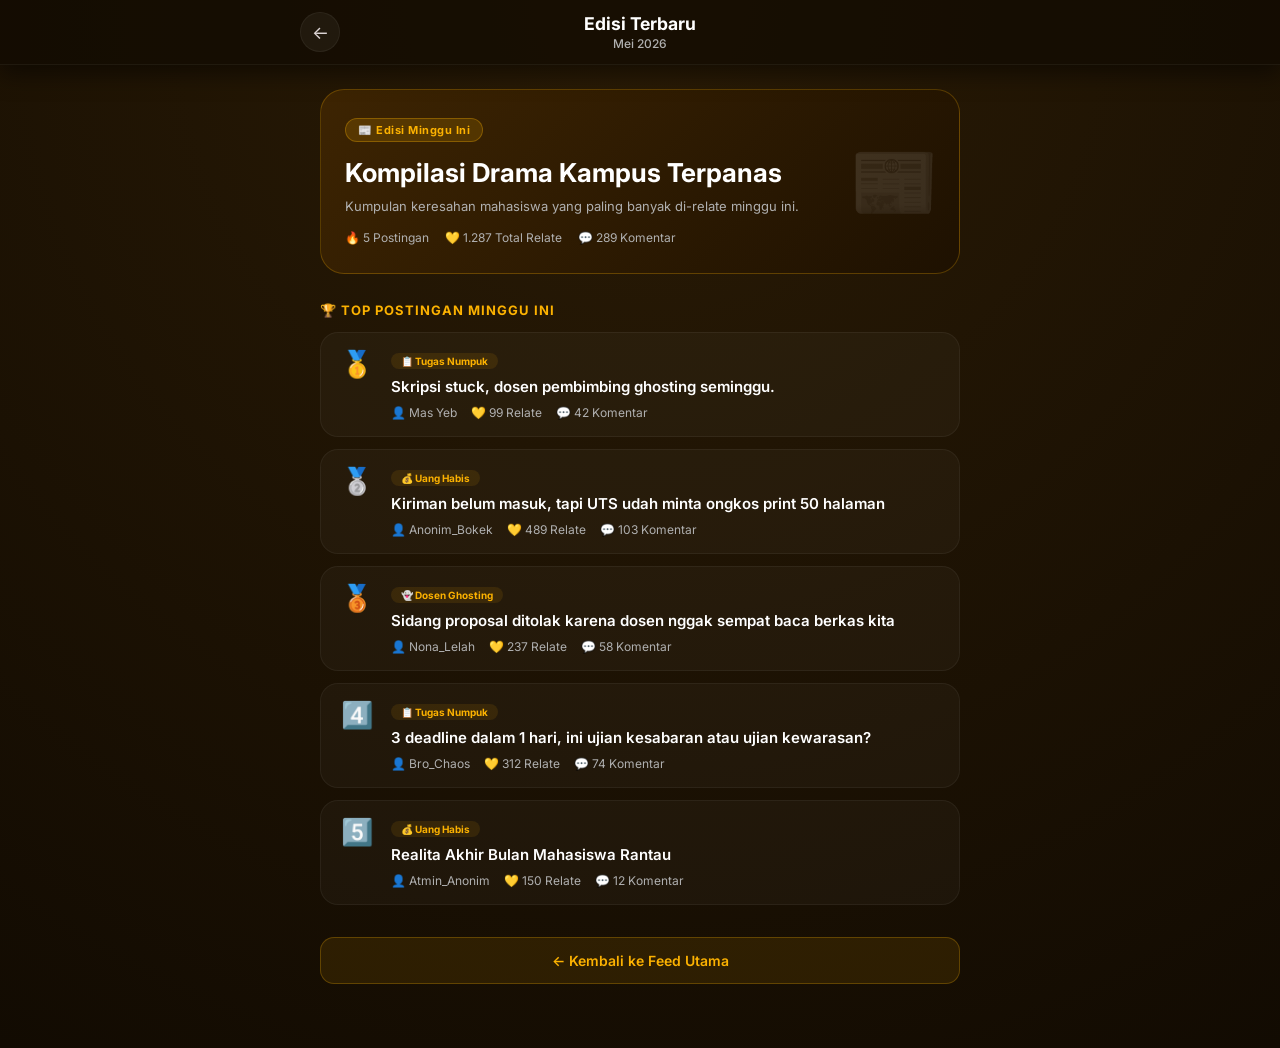
==== edisi.html @ 6e24934f "Update edisi.html" ====
<!DOCTYPE html>
<html lang="id">

<head>
    <meta charset="UTF-8">
    <meta name="viewport" content="width=device-width, initial-scale=1.0">
    <title>KKN. — Edisi Terbaru</title>
    <link rel="preconnect" href="https://fonts.googleapis.com">
    <link rel="preconnect" href="https://fonts.gstatic.com" crossorigin>
    <link href="https://fonts.googleapis.com/css2?family=ADLaM+Display&family=Inter:wght@400;500;600;700&display=swap"
        rel="stylesheet">
    <style>
        :root {
            --warna-latar: #120b02;
            --warna-kuning: #fcb201;
            --warna-abu: #b0b0b0;
            --border-kaca: 1px solid rgba(255, 255, 255, 0.05);
            --font-judul: 'ADLaM Display', cursive;
            --font-teks: 'Inter', sans-serif;
        }

        * { margin: 0; padding: 0; box-sizing: border-box; }

        body {
            font-family: var(--font-teks);
            background: radial-gradient(circle at 50% 0%, #2a1b05 0%, #120b02 100%);
            color: white;
            min-height: 100vh;
            padding-bottom: 40px;
            /* Animasi masuk */
            opacity: 0;
            transform: translateY(16px);
            animation: pageEnter 0.4s ease 0.05s forwards;
        }

        @keyframes pageEnter {
            to { opacity: 1; transform: translateY(0); }
        }

        /* ── Header Kaca Premium ── */
        .page-header {
            position: sticky;
            top: 0;
            z-index: 100;
            background: rgba(18, 11, 2, 0.75);
            backdrop-filter: blur(25px);
            -webkit-backdrop-filter: blur(25px);
            border-bottom: 1px solid rgba(255, 255, 255, 0.05);
            box-shadow: 0 8px 25px rgba(0, 0, 0, 0.5);
            padding: 12px 20px;
            display: flex;
            justify-content: center;
            width: 100%;
        }

        .header-inner {
            width: 100%;
            max-width: 680px;
            display: flex;
            align-items: center;
            justify-content: space-between;
        }

        .btn-back {
            background: rgba(255, 255, 255, 0.05);
            border: 1px solid rgba(255, 255, 255, 0.05);
            color: var(--warna-putih, #dcd4d4);
            width: 40px;
            height: 40px;
            border-radius: 50%;
            display: flex;
            align-items: center;
            justify-content: center;
            cursor: pointer;
            font-size: 18px;
            transition: all 0.3s cubic-bezier(0.4, 0, 0.2, 1);
            text-decoration: none;
            flex-shrink: 0;
        }

        .btn-back:hover { 
            background: rgba(252, 178, 1, 0.15); 
            border-color: rgba(252, 178, 1, 0.3);
            color: var(--warna-kuning);
            transform: translateX(-3px); 
        }
        
        .header-title-wrapper {
            flex: 1;
            display: flex;
            flex-direction: column;
            align-items: center;
            text-align: center;
        }

        .header-title { 
            font-family: var(--font-teks); 
            font-size: 1.1rem; 
            font-weight: 700; 
            color: white; 
            line-height: 1.2; 
        }
        
        .header-subtitle { 
            font-size: 0.75rem; 
            color: var(--warna-abu); 
            margin-top: 2px; 
            font-weight: 500;
        }

        /* Penyeimbang ukuran agar judul tepat di tengah */
        .header-spacer {
            width: 40px;
            height: 40px;
            flex-shrink: 0;
        }

        /* ── Container ── */
        .container {
            max-width: 680px;
            margin: 0 auto;
            padding: 24px 20px;
        }

        /* ── Hero Banner ── */
        .hero {
            background: linear-gradient(135deg, #3d2402 0%, #1e1101 100%);
            border: 1px solid rgba(252, 178, 1, 0.25);
            border-radius: 24px;
            padding: 28px 24px;
            margin-bottom: 28px;
            position: relative;
            overflow: hidden;
        }
        .hero::before {
            content: '📰';
            position: absolute;
            right: 20px;
            top: 50%;
            transform: translateY(-50%);
            font-size: 72px;
            opacity: 0.12;
        }
        .hero-badge {
            display: inline-flex;
            align-items: center;
            gap: 6px;
            background: rgba(252, 178, 1, 0.15);
            color: var(--warna-kuning);
            border: 1px solid rgba(252, 178, 1, 0.3);
            border-radius: 50px;
            padding: 4px 12px;
            font-size: 11px;
            font-weight: 700;
            letter-spacing: 0.5px;
            margin-bottom: 14px;
        }
        .hero h1 {
            font-size: 26px;
            font-weight: 700;
            line-height: 1.3;
            margin-bottom: 8px;
        }
        .hero p { font-size: 13px; color: var(--warna-abu); }
        .hero-meta {
            margin-top: 16px;
            display: flex;
            gap: 16px;
            font-size: 12px;
            color: var(--warna-abu);
        }
        .hero-meta span { display: flex; align-items: center; gap: 5px; }

        /* ── Section Title ── */
        .section-title {
            font-size: 13px;
            font-weight: 700;
            color: var(--warna-kuning);
            letter-spacing: 1px;
            text-transform: uppercase;
            margin-bottom: 14px;
        }

        /* ── Kartu Edisi ── */
        .edisi-list { display: flex; flex-direction: column; gap: 12px; margin-bottom: 32px; }

        .edisi-card {
            display: flex;
            align-items: flex-start;
            gap: 16px;
            background: rgba(255, 255, 255, 0.03);
            border: var(--border-kaca);
            border-radius: 18px;
            padding: 16px 18px;
            cursor: pointer;
            transition: background 0.25s, border-color 0.25s, transform 0.2s;
            text-decoration: none;
            color: inherit;
            /* Animasi masuk bertahap per kartu */
            opacity: 0;
            transform: translateY(12px);
            animation: cardEnter 0.4s ease forwards;
        }
        .edisi-card:hover {
            background: rgba(252, 178, 1, 0.06);
            border-color: rgba(252, 178, 1, 0.25);
            transform: translateY(-1px);
        }

        .edisi-card:nth-child(1) { animation-delay: 0.10s; }
        .edisi-card:nth-child(2) { animation-delay: 0.17s; }
        .edisi-card:nth-child(3) { animation-delay: 0.24s; }
        .edisi-card:nth-child(4) { animation-delay: 0.31s; }
        .edisi-card:nth-child(5) { animation-delay: 0.38s; }

        @keyframes cardEnter {
            to { opacity: 1; transform: translateY(0); }
        }

        .rank-badge {
            font-size: 26px;
            line-height: 1;
            flex-shrink: 0;
            width: 36px;
            text-align: center;
            margin-top: 2px;
        }

        .card-body { flex: 1; min-width: 0; }
        .card-kategori {
            font-size: 10px;
            font-weight: 700;
            color: var(--warna-kuning);
            background: rgba(252, 178, 1, 0.1);
            border-radius: 50px;
            padding: 2px 10px;
            display: inline-block;
            margin-bottom: 7px;
        }
        .card-title {
            font-size: 15px;
            font-weight: 600;
            line-height: 1.4;
            margin-bottom: 8px;
            color: white;
        }
        .card-meta {
            display: flex;
            align-items: center;
            gap: 14px;
            font-size: 12px;
            color: var(--warna-abu);
        }
        .card-stat { display: flex; align-items: center; gap: 4px; }

        /* ── Tombol kembali bawah ── */
        .btn-kembali {
            display: flex;
            align-items: center;
            justify-content: center;
            gap: 8px;
            width: 100%;
            background: rgba(252, 178, 1, 0.1);
            border: 1px solid rgba(252, 178, 1, 0.25);
            color: var(--warna-kuning);
            font-family: var(--font-teks);
            font-size: 14px;
            font-weight: 600;
            padding: 14px;
            border-radius: 14px;
            cursor: pointer;
            transition: background 0.25s, transform 0.2s;
            text-decoration: none;
            opacity: 0;
            animation: cardEnter 0.4s ease 0.45s forwards;
        }
        .btn-kembali:hover { background: rgba(252, 178, 1, 0.18); transform: translateY(-1px); }
    </style>
</head>

<body>

    <!-- Header sticky dengan tombol kembali -->
    <header class="page-header">
        <div class="header-inner">
            <a href="feed.html" class="btn-back" id="btn-back" aria-label="Kembali ke Feed">←</a>
            <div class="header-title-wrapper">
                <div class="header-title">Edisi Terbaru</div>
                <div class="header-subtitle">Mei 2026</div>
            </div>
            <!-- div kosong ini untuk menyeimbangkan tombol back, agar teks tetap persis di tengah -->
            <div class="header-spacer"></div>
        </div>
    </header>

    <div class="container">

        <!-- Hero -->
        <section class="hero">
            <div class="hero-badge">📰 Edisi Minggu Ini</div>
            <h1>Kompilasi Drama Kampus Terpanas</h1>
            <p>Kumpulan keresahan mahasiswa yang paling banyak di-relate minggu ini.</p>
            <div class="hero-meta">
                <span>🔥 5 Postingan</span>
                <span>💛 1.287 Total Relate</span>
                <span>💬 289 Komentar</span>
            </div>
        </section>

        <!-- Daftar edisi -->
        <div class="section-title">🏆 Top Postingan Minggu Ini</div>

        <div class="edisi-list">

            <a href="feed.html" class="edisi-card">
                <div class="rank-badge">🥇</div>
                <div class="card-body">
                    <div class="card-kategori">📋 Tugas Numpuk</div>
                    <div class="card-title">Skripsi stuck, dosen pembimbing ghosting seminggu.</div>
                    <div class="card-meta">
                        <span class="card-stat">👤 Mas Yeb</span>
                        <span class="card-stat">💛 99 Relate</span>
                        <span class="card-stat">💬 42 Komentar</span>
                    </div>
                </div>
            </a>

            <a href="feed.html" class="edisi-card">
                <div class="rank-badge">🥈</div>
                <div class="card-body">
                    <div class="card-kategori">💰 Uang Habis</div>
                    <div class="card-title">Kiriman belum masuk, tapi UTS udah minta ongkos print 50 halaman</div>
                    <div class="card-meta">
                        <span class="card-stat">👤 Anonim_Bokek</span>
                        <span class="card-stat">💛 489 Relate</span>
                        <span class="card-stat">💬 103 Komentar</span>
                    </div>
                </div>
            </a>

            <a href="feed.html" class="edisi-card">
                <div class="rank-badge">🥉</div>
                <div class="card-body">
                    <div class="card-kategori">👻 Dosen Ghosting</div>
                    <div class="card-title">Sidang proposal ditolak karena dosen nggak sempat baca berkas kita</div>
                    <div class="card-meta">
                        <span class="card-stat">👤 Nona_Lelah</span>
                        <span class="card-stat">💛 237 Relate</span>
                        <span class="card-stat">💬 58 Komentar</span>
                    </div>
                </div>
            </a>

            <a href="feed.html" class="edisi-card">
                <div class="rank-badge">4️⃣</div>
                <div class="card-body">
                    <div class="card-kategori">📋 Tugas Numpuk</div>
                    <div class="card-title">3 deadline dalam 1 hari, ini ujian kesabaran atau ujian kewarasan?</div>
                    <div class="card-meta">
                        <span class="card-stat">👤 Bro_Chaos</span>
                        <span class="card-stat">💛 312 Relate</span>
                        <span class="card-stat">💬 74 Komentar</span>
                    </div>
                </div>
            </a>

            <a href="feed.html" class="edisi-card">
                <div class="rank-badge">5️⃣</div>
                <div class="card-body">
                    <div class="card-kategori">💰 Uang Habis</div>
                    <div class="card-title">Realita Akhir Bulan Mahasiswa Rantau</div>
                    <div class="card-meta">
                        <span class="card-stat">👤 Atmin_Anonim</span>
                        <span class="card-stat">💛 150 Relate</span>
                        <span class="card-stat">💬 12 Komentar</span>
                    </div>
                </div>
            </a>

        </div>

        <!-- Kembali ke feed -->
        <a href="feed.html" class="btn-kembali" id="btn-kembali-bawah">← Kembali ke Feed Utama</a>

    </div>

    <script>
        /* Animasi keluar saat klik link kembali */
        function pageExit(e) {
            e.preventDefault();
            document.body.style.transition = 'opacity 0.3s ease, transform 0.3s ease';
            document.body.style.opacity = '0';
            document.body.style.transform = 'translateY(12px)';
            setTimeout(() => { window.location.href = 'feed.html'; }, 300);
        }

        document.getElementById('btn-back').addEventListener('click', pageExit);
        document.getElementById('btn-kembali-bawah').addEventListener('click', pageExit);

        /* Kartu edisi → kembali ke feed juga dengan animasi */
        document.querySelectorAll('.edisi-card').forEach(card => {
            card.addEventListener('click', pageExit);
        });
    </script>

</body>
</html>
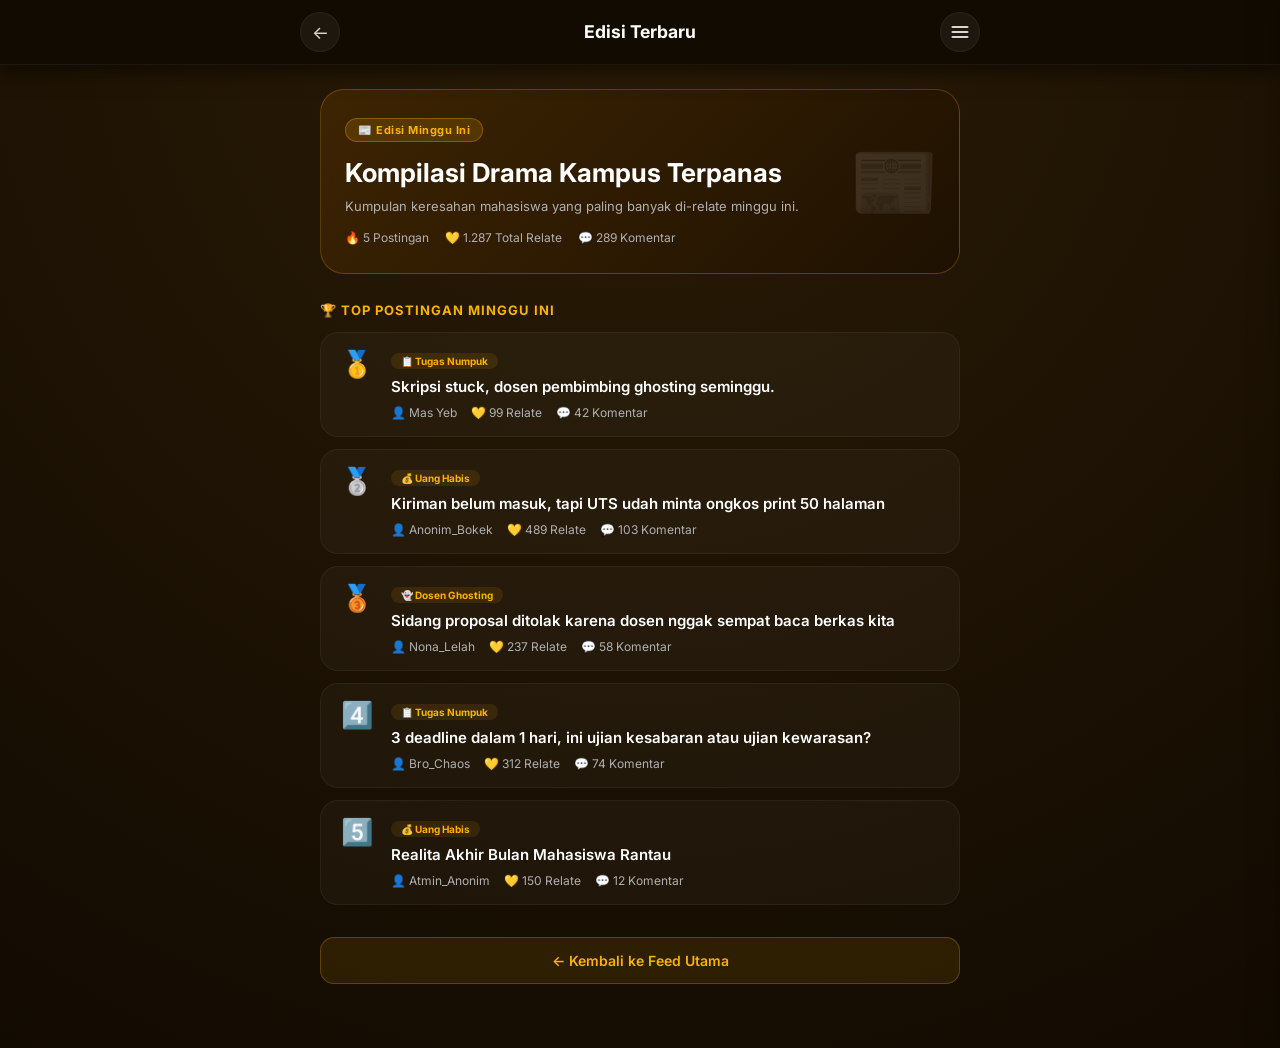
==== commit 289893dd: "Update header and sidebar styles in edisi.html" ====
--- a/edisi.html
+++ b/edisi.html
@@ -31,22 +31,21 @@
             opacity: 0;
             transform: translateY(16px);
             animation: pageEnter 0.4s ease 0.05s forwards;
+            overflow-x: hidden;
         }
 
         @keyframes pageEnter {
             to { opacity: 1; transform: translateY(0); }
         }
 
-        /* ── Header Kaca Premium ── */
+        /* ── Header Coklat Solid ── */
         .page-header {
             position: sticky;
             top: 0;
             z-index: 100;
-            background: rgba(18, 11, 2, 0.75);
-            backdrop-filter: blur(25px);
-            -webkit-backdrop-filter: blur(25px);
+            background: #120b02; /* Warna Coklat Solid */
             border-bottom: 1px solid rgba(255, 255, 255, 0.05);
-            box-shadow: 0 8px 25px rgba(0, 0, 0, 0.5);
+            box-shadow: 0 4px 20px rgba(0, 0, 0, 0.6);
             padding: 12px 20px;
             display: flex;
             justify-content: center;
@@ -84,6 +83,34 @@
             color: var(--warna-kuning);
             transform: translateX(-3px); 
         }
+
+        .btn-menu {
+            background: rgba(255, 255, 255, 0.05);
+            border: 1px solid rgba(255, 255, 255, 0.05);
+            color: var(--warna-putih, #dcd4d4);
+            width: 40px;
+            height: 40px;
+            border-radius: 50%;
+            display: flex;
+            align-items: center;
+            justify-content: center;
+            cursor: pointer;
+            transition: all 0.3s cubic-bezier(0.4, 0, 0.2, 1);
+            flex-shrink: 0;
+        }
+
+        .btn-menu:hover {
+            background: rgba(252, 178, 1, 0.15); 
+            border-color: rgba(252, 178, 1, 0.3);
+        }
+
+        .btn-menu svg {
+            transition: stroke 0.3s ease;
+        }
+
+        .btn-menu:hover svg {
+            stroke: var(--warna-kuning);
+        }
         
         .header-title-wrapper {
             flex: 1;
@@ -100,20 +127,38 @@
             color: white; 
             line-height: 1.2; 
         }
+
+        /* ── Sidebar (Pure CSS) ── */
+        #menu-toggle { display: none; }
+        .overlay-blur {
+            position: fixed; top: 0; left: 0; width: 100%; height: 100%;
+            background: rgba(0, 0, 0, 0.6); backdrop-filter: blur(4px);
+            display: none; z-index: 1500; cursor: pointer;
+        }
+        .sidebar-overlay {
+            position: fixed; top: 0; right: -320px; width: 300px; height: 100%;
+            background: #0f0a02; z-index: 2000;
+            transition: 0.4s cubic-bezier(0.4, 0, 0.2, 1);
+            padding: 40px 30px; border-left: var(--border-kaca);
+            box-shadow: -10px 0 30px rgba(0, 0, 0, 0.5);
+        }
+        #menu-toggle:checked ~ .overlay-blur { display: block; }
+        #menu-toggle:checked ~ .sidebar-overlay { right: 0; }
         
-        .header-subtitle { 
-            font-size: 0.75rem; 
-            color: var(--warna-abu); 
-            margin-top: 2px; 
-            font-weight: 500;
-        }
-
-        /* Penyeimbang ukuran agar judul tepat di tengah */
-        .header-spacer {
-            width: 40px;
-            height: 40px;
-            flex-shrink: 0;
-        }
+        .sidebar-header { display: flex; justify-content: space-between; align-items: center; margin-bottom: 40px; }
+        .close-sidebar {
+            background: rgba(255, 255, 255, 0.1); width: 32px; height: 32px;
+            border-radius: 50%; display: flex; align-items: center; justify-content: center;
+            cursor: pointer; color: white;
+        }
+        .menu-list-sidebar { list-style: none; display: flex; flex-direction: column; }
+        .menu-item-sidebar {
+            display: flex; align-items: center; gap: 15px; padding: 15px 0;
+            color: white; text-decoration: none; font-size: 15px; transition: 0.3s;
+        }
+        .menu-item-sidebar:hover { color: var(--warna-kuning); }
+        .divider-sidebar { height: 1px; background: rgba(255, 255, 255, 0.05); margin: 20px 0; }
+        .logout-btn { color: #EA4335 !important; font-weight: 700; }
 
         /* ── Container ── */
         .container {
@@ -280,16 +325,40 @@
 
 <body>
 
-    <!-- Header sticky dengan tombol kembali -->
+    <!-- Struktur Sidebar Logic -->
+    <input type="checkbox" id="menu-toggle">
+    <label for="menu-toggle" class="overlay-blur"></label>
+    
+    <nav class="sidebar-overlay">
+        <div class="sidebar-header">
+            <h2 style="color: var(--warna-kuning); font-family: var(--font-judul); font-size: 24px;">Menu KKN.</h2>
+            <label for="menu-toggle" class="close-sidebar">✕</label>
+        </div>
+        <ul class="menu-list-sidebar">
+            <li><a href="feed.html" class="menu-item-sidebar">Beranda</a></li>
+            <li><a href="profil.html" class="menu-item-sidebar">Profil</a></li>
+            <li><a href="galeri.html" class="menu-item-sidebar">Galeri / Koleksi</a></li>
+            <div class="divider-sidebar"></div>
+            <li><a href="#" class="menu-item-sidebar logout-btn">Keluar</a></li>
+        </ul>
+    </nav>
+
+    <!-- Header coklat solid dengan tombol kembali dan menu -->
     <header class="page-header">
         <div class="header-inner">
             <a href="feed.html" class="btn-back" id="btn-back" aria-label="Kembali ke Feed">←</a>
+            
             <div class="header-title-wrapper">
                 <div class="header-title">Edisi Terbaru</div>
-                <div class="header-subtitle">Mei 2026</div>
             </div>
-            <!-- div kosong ini untuk menyeimbangkan tombol back, agar teks tetap persis di tengah -->
-            <div class="header-spacer"></div>
+            
+            <label for="menu-toggle" class="btn-menu" aria-label="Buka Menu">
+                <svg width="20" height="20" viewBox="0 0 24 24" fill="none" stroke="currentColor" stroke-width="2.5" stroke-linecap="round" stroke-linejoin="round">
+                    <line x1="3" y1="12" x2="21" y2="12"></line>
+                    <line x1="3" y1="6" x2="21" y2="6"></line>
+                    <line x1="3" y1="18" x2="21" y2="18"></line>
+                </svg>
+            </label>
         </div>
     </header>
 
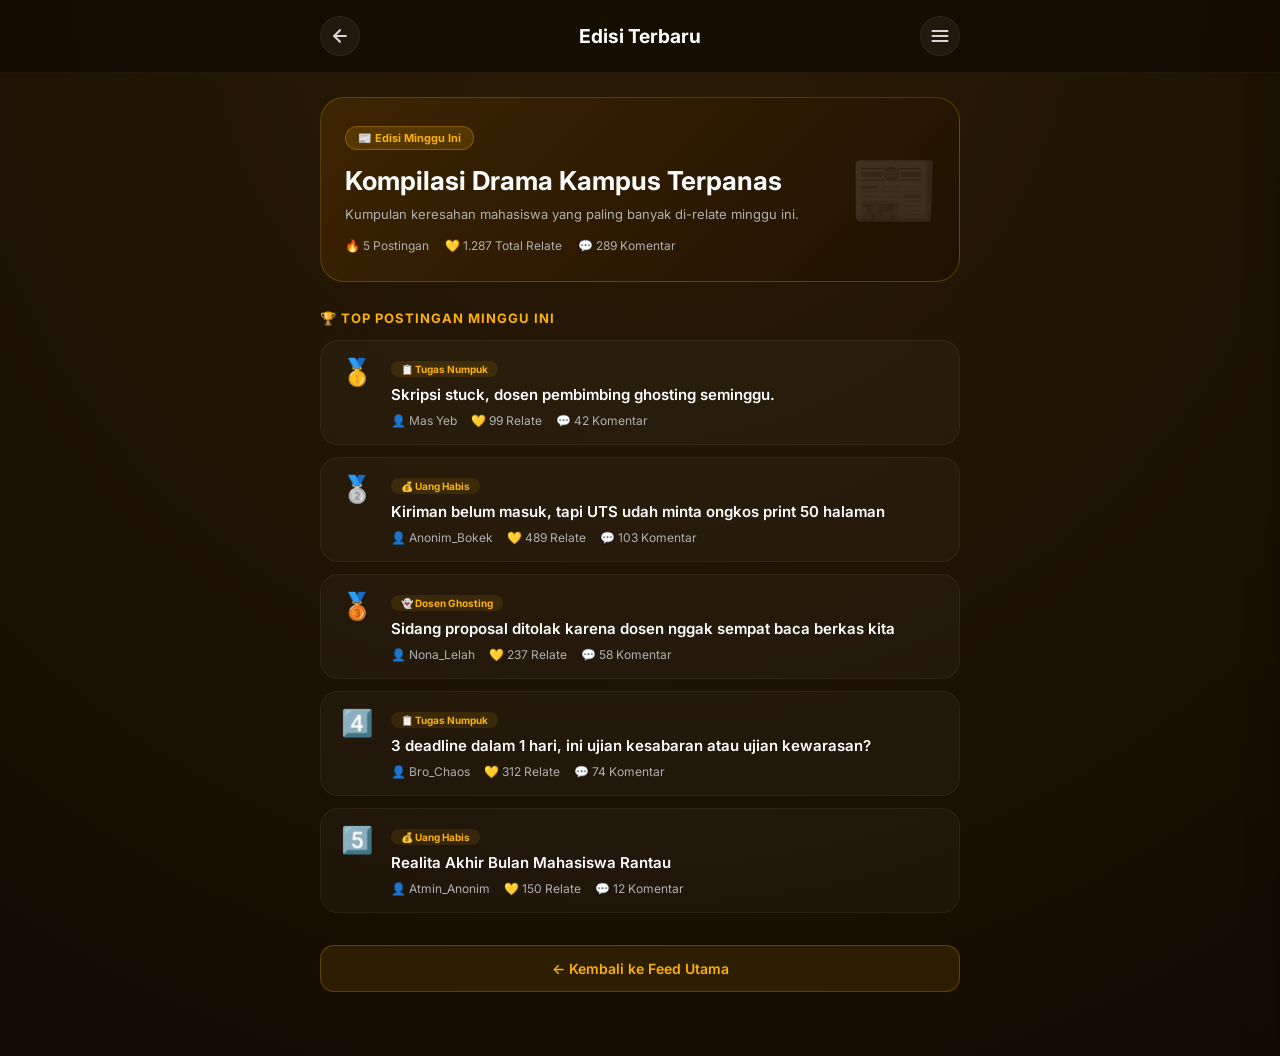
==== commit 581b67c1: "Update edisi.html" ====
--- a/edisi.html
+++ b/edisi.html
@@ -13,10 +13,15 @@
         :root {
             --warna-latar: #120b02;
             --warna-kuning: #fcb201;
+            --rgb-kuning: 252, 178, 1;
             --warna-abu: #b0b0b0;
+            --warna-abu-terang: #dcd7d7;
+            --warna-putih: #dcd4d4;
             --border-kaca: 1px solid rgba(255, 255, 255, 0.05);
+            --border-kaca-tipis: 1px solid rgba(220, 212, 212, 0.05);
             --font-judul: 'ADLaM Display', cursive;
             --font-teks: 'Inter', sans-serif;
+            --warna-merah: #ff4d4d;
         }
 
         * { margin: 0; padding: 0; box-sizing: border-box; }
@@ -38,97 +43,67 @@
             to { opacity: 1; transform: translateY(0); }
         }
 
-        /* ── Header Coklat Solid ── */
-        .page-header {
+        /* ==========================================================
+           HEADER GLASSMORPHISM (PERSIS GALERI)
+           ========================================================== */
+        .edisi-full-header {
             position: sticky;
             top: 0;
+            left: 0;
+            width: 100%;
+            /* Bening transparan persis galeri.html */
+            background: rgba(18, 11, 2, 0.75); 
+            backdrop-filter: blur(25px);
+            -webkit-backdrop-filter: blur(25px);
+            border-bottom: var(--border-kaca-tipis);
             z-index: 100;
-            background: #120b02; /* Warna Coklat Solid */
-            border-bottom: 1px solid rgba(255, 255, 255, 0.05);
-            box-shadow: 0 4px 20px rgba(0, 0, 0, 0.6);
-            padding: 12px 20px;
+        }
+
+        .edisi-header-inner {
             display: flex;
-            justify-content: center;
+            justify-content: space-between;
+            align-items: center;
             width: 100%;
-        }
-
-        .header-inner {
-            width: 100%;
-            max-width: 680px;
-            display: flex;
-            align-items: center;
-            justify-content: space-between;
-        }
-
-        .btn-back {
-            background: rgba(255, 255, 255, 0.05);
-            border: 1px solid rgba(255, 255, 255, 0.05);
-            color: var(--warna-putih, #dcd4d4);
+            max-width: 680px; /* Lebar container edisi */
+            margin: 0 auto;
+            padding: 16px 20px;
+            box-sizing: border-box;
+        }
+
+        .icon-btn {
             width: 40px;
             height: 40px;
+            background: rgba(255, 255, 255, 0.05);
+            border: var(--border-kaca);
             border-radius: 50%;
             display: flex;
             align-items: center;
             justify-content: center;
             cursor: pointer;
-            font-size: 18px;
-            transition: all 0.3s cubic-bezier(0.4, 0, 0.2, 1);
+            transition: all 0.3s ease;
+            color: var(--warna-putih);
             text-decoration: none;
             flex-shrink: 0;
         }
 
-        .btn-back:hover { 
-            background: rgba(252, 178, 1, 0.15); 
+        .icon-btn:hover {
+            background: rgba(252, 178, 1, 0.15);
             border-color: rgba(252, 178, 1, 0.3);
             color: var(--warna-kuning);
-            transform: translateX(-3px); 
-        }
-
-        .btn-menu {
-            background: rgba(255, 255, 255, 0.05);
-            border: 1px solid rgba(255, 255, 255, 0.05);
-            color: var(--warna-putih, #dcd4d4);
-            width: 40px;
-            height: 40px;
-            border-radius: 50%;
-            display: flex;
-            align-items: center;
-            justify-content: center;
-            cursor: pointer;
-            transition: all 0.3s cubic-bezier(0.4, 0, 0.2, 1);
-            flex-shrink: 0;
-        }
-
-        .btn-menu:hover {
-            background: rgba(252, 178, 1, 0.15); 
-            border-color: rgba(252, 178, 1, 0.3);
-        }
-
-        .btn-menu svg {
-            transition: stroke 0.3s ease;
-        }
-
-        .btn-menu:hover svg {
-            stroke: var(--warna-kuning);
-        }
-        
-        .header-title-wrapper {
+        }
+
+        .header-title {
+            margin: 0;
+            font-size: 1.2rem;
+            font-weight: 700;
+            color: white;
             flex: 1;
-            display: flex;
-            flex-direction: column;
-            align-items: center;
             text-align: center;
         }
 
-        .header-title { 
-            font-family: var(--font-teks); 
-            font-size: 1.1rem; 
-            font-weight: 700; 
-            color: white; 
-            line-height: 1.2; 
-        }
-
-        /* ── Sidebar (Pure CSS) ── */
+        /* ==========================================================
+           SIDEBAR MENU (DIAMBIL 100% DARI STYLE.CSS YANG MULIA)
+           ========================================================== */
         #menu-toggle { display: none; }
         .overlay-blur {
             position: fixed; top: 0; left: 0; width: 100%; height: 100%;
@@ -142,25 +117,66 @@
             padding: 40px 30px; border-left: var(--border-kaca);
             box-shadow: -10px 0 30px rgba(0, 0, 0, 0.5);
         }
-        #menu-toggle:checked ~ .overlay-blur { display: block; }
-        #menu-toggle:checked ~ .sidebar-overlay { right: 0; }
-        
         .sidebar-header { display: flex; justify-content: space-between; align-items: center; margin-bottom: 40px; }
+        .sidebar-header h2 { font-family: var(--font-teks), 'Inter', sans-serif !important; }
         .close-sidebar {
             background: rgba(255, 255, 255, 0.1); width: 32px; height: 32px;
             border-radius: 50%; display: flex; align-items: center; justify-content: center;
             cursor: pointer; color: white;
         }
-        .menu-list-sidebar { list-style: none; display: flex; flex-direction: column; }
+        #menu-toggle:checked ~ .sidebar-overlay { right: 0; }
+        #menu-toggle:checked ~ .overlay-blur { display: block; }
+        
+        .menu-list-sidebar { display: flex; flex-direction: column; list-style: none; }
         .menu-item-sidebar {
-            display: flex; align-items: center; gap: 15px; padding: 15px 0;
-            color: white; text-decoration: none; font-size: 15px; transition: 0.3s;
+            display: flex; align-items: center; gap: 15px; padding: 15px 10px; 
+            color: rgb(255, 255, 255); text-decoration: none; font-size: 15px; 
+            font-family: var(--font-teks), 'Inter', sans-serif !important; transition: 0.3s;
         }
         .menu-item-sidebar:hover { color: var(--warna-kuning); }
         .divider-sidebar { height: 1px; background: rgba(255, 255, 255, 0.05); margin: 20px 0; }
-        .logout-btn { color: #EA4335 !important; font-weight: 700; }
-
-        /* ── Container ── */
+        .logout-btn { color: var(--warna-merah) !important; font-weight: 700; }
+        .icon-sidebar { width: 20px; height: 20px; margin-right: 10px; vertical-align: middle; object-fit: contain; }
+
+        /* ==========================================================
+           MODAL LOGOUT (DIAMBIL 100% DARI STYLE.CSS YANG MULIA)
+           ========================================================== */
+        #logout-toggle { display: none; }
+        .logout-modal {
+            position: fixed; inset: 0; z-index: 9999; display: flex; align-items: center; justify-content: center;
+            padding: 20px; opacity: 0; pointer-events: none; transition: opacity 0.3s ease;
+        }
+        #logout-toggle:checked ~ .logout-modal { opacity: 1; pointer-events: all; }
+        .logout-modal-bg { position: absolute; inset: 0; background: rgba(0, 0, 0, 0.72); backdrop-filter: blur(8px); cursor: pointer; }
+        .logout-modal-box {
+            position: relative; z-index: 1; background: linear-gradient(160deg, #1e1208 0%, #120b02 100%);
+            border: 1px solid rgba(255, 80, 80, 0.2); border-radius: 28px; padding: 36px 28px 28px;
+            width: 100%; max-width: 320px; text-align: center; transform: scale(0.85) translateY(20px);
+            transition: transform 0.35s cubic-bezier(0.34, 1.56, 0.64, 1); box-shadow: 0 24px 60px rgba(0, 0, 0, 0.6);
+        }
+        #logout-toggle:checked ~ .logout-modal .logout-modal-box { transform: scale(1) translateY(0); }
+        .logout-icon {
+            width: 56px; height: 56px; background: rgba(255, 80, 80, 0.12); border: 1px solid rgba(255, 80, 80, 0.3);
+            border-radius: 50%; display: flex; align-items: center; justify-content: center; margin: 0 auto 18px; font-size: 26px;
+        }
+        .logout-modal-title { font-size: 20px; font-weight: 700; color: white; margin-bottom: 10px; }
+        .logout-modal-desc { font-size: 13px; color: var(--warna-abu); line-height: 1.6; margin-bottom: 26px; }
+        .logout-modal-actions { display: flex; gap: 12px; }
+        .btn-batal-logout {
+            flex: 1; padding: 13px; border-radius: 14px; background: rgba(255, 255, 255, 0.07); border: 1px solid rgba(255, 255, 255, 0.1);
+            color: white; font-family: var(--font-teks); font-size: 14px; font-weight: 600; cursor: pointer; display: flex; justify-content: center; transition: 0.2s;
+        }
+        .btn-batal-logout:hover { background: rgba(255, 255, 255, 0.12); }
+        .btn-ya-logout {
+            flex: 1; padding: 13px; border-radius: 14px; background: linear-gradient(135deg, #ff5252, #c0392b); border: none;
+            color: white; font-family: var(--font-teks); font-size: 14px; font-weight: 700; cursor: pointer; text-decoration: none;
+            display: flex; justify-content: center; transition: 0.2s; box-shadow: 0 6px 18px rgba(255, 82, 82, 0.35);
+        }
+        .btn-ya-logout:hover { filter: brightness(1.12); transform: translateY(-1px); }
+
+        /* ==========================================================
+           CONTAINER KONTEN EDISI
+           ========================================================== */
         .container {
             max-width: 680px;
             margin: 0 auto;
@@ -178,146 +194,66 @@
             overflow: hidden;
         }
         .hero::before {
-            content: '📰';
-            position: absolute;
-            right: 20px;
-            top: 50%;
-            transform: translateY(-50%);
-            font-size: 72px;
-            opacity: 0.12;
+            content: '📰'; position: absolute; right: 20px; top: 50%;
+            transform: translateY(-50%); font-size: 72px; opacity: 0.12;
         }
         .hero-badge {
-            display: inline-flex;
-            align-items: center;
-            gap: 6px;
-            background: rgba(252, 178, 1, 0.15);
-            color: var(--warna-kuning);
-            border: 1px solid rgba(252, 178, 1, 0.3);
-            border-radius: 50px;
-            padding: 4px 12px;
-            font-size: 11px;
-            font-weight: 700;
-            letter-spacing: 0.5px;
-            margin-bottom: 14px;
-        }
-        .hero h1 {
-            font-size: 26px;
-            font-weight: 700;
-            line-height: 1.3;
-            margin-bottom: 8px;
-        }
+            display: inline-flex; align-items: center; gap: 6px;
+            background: rgba(252, 178, 1, 0.15); color: var(--warna-kuning);
+            border: 1px solid rgba(252, 178, 1, 0.3); border-radius: 50px;
+            padding: 4px 12px; font-size: 11px; font-weight: 700; margin-bottom: 14px;
+        }
+        .hero h1 { font-size: 26px; font-weight: 700; line-height: 1.3; margin-bottom: 8px; }
         .hero p { font-size: 13px; color: var(--warna-abu); }
-        .hero-meta {
-            margin-top: 16px;
-            display: flex;
-            gap: 16px;
-            font-size: 12px;
-            color: var(--warna-abu);
-        }
+        .hero-meta { margin-top: 16px; display: flex; gap: 16px; font-size: 12px; color: var(--warna-abu); }
         .hero-meta span { display: flex; align-items: center; gap: 5px; }
 
         /* ── Section Title ── */
         .section-title {
-            font-size: 13px;
-            font-weight: 700;
-            color: var(--warna-kuning);
-            letter-spacing: 1px;
-            text-transform: uppercase;
-            margin-bottom: 14px;
+            font-size: 13px; font-weight: 700; color: var(--warna-kuning);
+            letter-spacing: 1px; text-transform: uppercase; margin-bottom: 14px;
         }
 
         /* ── Kartu Edisi ── */
         .edisi-list { display: flex; flex-direction: column; gap: 12px; margin-bottom: 32px; }
-
         .edisi-card {
-            display: flex;
-            align-items: flex-start;
-            gap: 16px;
-            background: rgba(255, 255, 255, 0.03);
-            border: var(--border-kaca);
-            border-radius: 18px;
-            padding: 16px 18px;
-            cursor: pointer;
+            display: flex; align-items: flex-start; gap: 16px;
+            background: rgba(255, 255, 255, 0.03); border: var(--border-kaca);
+            border-radius: 18px; padding: 16px 18px; cursor: pointer;
             transition: background 0.25s, border-color 0.25s, transform 0.2s;
-            text-decoration: none;
-            color: inherit;
-            /* Animasi masuk bertahap per kartu */
-            opacity: 0;
-            transform: translateY(12px);
+            text-decoration: none; color: inherit;
+            opacity: 0; transform: translateY(12px);
             animation: cardEnter 0.4s ease forwards;
         }
         .edisi-card:hover {
-            background: rgba(252, 178, 1, 0.06);
-            border-color: rgba(252, 178, 1, 0.25);
-            transform: translateY(-1px);
-        }
-
+            background: rgba(252, 178, 1, 0.06); border-color: rgba(252, 178, 1, 0.25); transform: translateY(-1px);
+        }
         .edisi-card:nth-child(1) { animation-delay: 0.10s; }
         .edisi-card:nth-child(2) { animation-delay: 0.17s; }
         .edisi-card:nth-child(3) { animation-delay: 0.24s; }
         .edisi-card:nth-child(4) { animation-delay: 0.31s; }
         .edisi-card:nth-child(5) { animation-delay: 0.38s; }
 
-        @keyframes cardEnter {
-            to { opacity: 1; transform: translateY(0); }
-        }
-
-        .rank-badge {
-            font-size: 26px;
-            line-height: 1;
-            flex-shrink: 0;
-            width: 36px;
-            text-align: center;
-            margin-top: 2px;
-        }
-
+        @keyframes cardEnter { to { opacity: 1; transform: translateY(0); } }
+
+        .rank-badge { font-size: 26px; line-height: 1; flex-shrink: 0; width: 36px; text-align: center; margin-top: 2px; }
         .card-body { flex: 1; min-width: 0; }
         .card-kategori {
-            font-size: 10px;
-            font-weight: 700;
-            color: var(--warna-kuning);
-            background: rgba(252, 178, 1, 0.1);
-            border-radius: 50px;
-            padding: 2px 10px;
-            display: inline-block;
-            margin-bottom: 7px;
-        }
-        .card-title {
-            font-size: 15px;
-            font-weight: 600;
-            line-height: 1.4;
-            margin-bottom: 8px;
-            color: white;
-        }
-        .card-meta {
-            display: flex;
-            align-items: center;
-            gap: 14px;
-            font-size: 12px;
-            color: var(--warna-abu);
-        }
+            font-size: 10px; font-weight: 700; color: var(--warna-kuning);
+            background: rgba(252, 178, 1, 0.1); border-radius: 50px;
+            padding: 2px 10px; display: inline-block; margin-bottom: 7px;
+        }
+        .card-title { font-size: 15px; font-weight: 600; line-height: 1.4; margin-bottom: 8px; color: white; }
+        .card-meta { display: flex; align-items: center; gap: 14px; font-size: 12px; color: var(--warna-abu); }
         .card-stat { display: flex; align-items: center; gap: 4px; }
 
         /* ── Tombol kembali bawah ── */
         .btn-kembali {
-            display: flex;
-            align-items: center;
-            justify-content: center;
-            gap: 8px;
-            width: 100%;
-            background: rgba(252, 178, 1, 0.1);
-            border: 1px solid rgba(252, 178, 1, 0.25);
-            color: var(--warna-kuning);
-            font-family: var(--font-teks);
-            font-size: 14px;
-            font-weight: 600;
-            padding: 14px;
-            border-radius: 14px;
-            cursor: pointer;
-            transition: background 0.25s, transform 0.2s;
-            text-decoration: none;
-            opacity: 0;
-            animation: cardEnter 0.4s ease 0.45s forwards;
+            display: flex; align-items: center; justify-content: center; gap: 8px; width: 100%;
+            background: rgba(252, 178, 1, 0.1); border: 1px solid rgba(252, 178, 1, 0.25);
+            color: var(--warna-kuning); font-family: var(--font-teks); font-size: 14px; font-weight: 600;
+            padding: 14px; border-radius: 14px; cursor: pointer; transition: 0.25s;
+            text-decoration: none; opacity: 0; animation: cardEnter 0.4s ease 0.45s forwards;
         }
         .btn-kembali:hover { background: rgba(252, 178, 1, 0.18); transform: translateY(-1px); }
     </style>
@@ -325,35 +261,78 @@
 
 <body>
 
-    <!-- Struktur Sidebar Logic -->
+    <!-- ==========================================
+         BAGIAN 1: SIDEBAR MENU UTAMA (Sesuai Referensi)
+         ========================================== -->
     <input type="checkbox" id="menu-toggle">
     <label for="menu-toggle" class="overlay-blur"></label>
-    
-    <nav class="sidebar-overlay">
+
+    <aside class="sidebar-overlay">
         <div class="sidebar-header">
-            <h2 style="color: var(--warna-kuning); font-family: var(--font-judul); font-size: 24px;">Menu KKN.</h2>
+            <h2 style="font-family: var(--font-judul, 'ADLaM Display'); font-size: 1.5rem; color: #dcd4d4; margin: 0;">Menu Utama</h2>
             <label for="menu-toggle" class="close-sidebar">✕</label>
         </div>
-        <ul class="menu-list-sidebar">
-            <li><a href="feed.html" class="menu-item-sidebar">Beranda</a></li>
-            <li><a href="profil.html" class="menu-item-sidebar">Profil</a></li>
-            <li><a href="galeri.html" class="menu-item-sidebar">Galeri / Koleksi</a></li>
+        <nav class="menu-list-sidebar">
+            <a href="feed.html" class="menu-item-sidebar">
+                <svg class="icon-sidebar" viewBox="0 0 24 24" fill="none" stroke="currentColor" stroke-width="2" stroke-linecap="round" stroke-linejoin="round"><path d="M3 9l9-7 9 7v11a2 2 0 0 1-2 2H5a2 2 0 0 1-2-2z"></path><polyline points="9 22 9 12 15 12 15 22"></polyline></svg> 
+                Beranda
+            </a>
+            <a href="profil.html" class="menu-item-sidebar">
+                <svg class="icon-sidebar" viewBox="0 0 24 24" fill="none" stroke="currentColor" stroke-width="2" stroke-linecap="round" stroke-linejoin="round"><path d="M20 21v-2a4 4 0 0 0-4-4H8a4 4 0 0 0-4 4v2"></path><circle cx="12" cy="7" r="4"></circle></svg> 
+                Tentang KKN
+            </a>
+            <a href="kontak.html" class="menu-item-sidebar">
+                <svg class="icon-sidebar" viewBox="0 0 24 24" fill="none" stroke="currentColor" stroke-width="2" stroke-linecap="round" stroke-linejoin="round"><path d="M4 4h16c1.1 0 2 .9 2 2v12c0 1.1-.9 2-2 2H4c-1.1 0-2-.9-2-2V6c0-1.1.9-2 2-2z"></path><polyline points="22,6 12,13 2,6"></polyline></svg> 
+                Hubungi Kami
+            </a>
+
             <div class="divider-sidebar"></div>
-            <li><a href="#" class="menu-item-sidebar logout-btn">Keluar</a></li>
-        </ul>
-    </nav>
-
-    <!-- Header coklat solid dengan tombol kembali dan menu -->
-    <header class="page-header">
-        <div class="header-inner">
-            <a href="feed.html" class="btn-back" id="btn-back" aria-label="Kembali ke Feed">←</a>
+
+            <!-- Tombol Keluar Akun (Memicu Modal Logout) -->
+            <label for="logout-toggle" class="menu-item-sidebar logout-btn" style="cursor: pointer;">
+                <svg class="icon-sidebar" viewBox="0 0 24 24" fill="none" stroke="currentColor" stroke-width="2" stroke-linecap="round" stroke-linejoin="round"><path d="M9 21H5a2 2 0 0 1-2-2V5a2 2 0 0 1 2-2h4"></path><polyline points="16 17 21 12 16 7"></polyline><line x1="21" y1="12" x2="9" y2="12"></line></svg> 
+                Keluar Akun
+            </label>
+        </nav>
+    </aside>
+
+    <!-- ==========================================
+         BAGIAN 2: MODAL LOGOUT POP-UP (Sesuai Referensi)
+         ========================================== -->
+    <input type="checkbox" id="logout-toggle">
+    
+    <div class="logout-modal">
+        <label for="logout-toggle" class="logout-modal-bg"></label>
+        
+        <div class="logout-modal-box">
+            <div class="logout-icon">🚪</div>
+            <div class="logout-modal-title">Yakin mau keluar?</div>
+            <div class="logout-modal-desc">Sesi kamu akan diakhiri. Kamu harus masuk kembali untuk bisa curhat.</div>
+            <div class="logout-modal-actions">
+                <label for="logout-toggle" class="btn-batal-logout">Batal</label>
+                <a href="index.html" class="btn-ya-logout">Ya, Keluar</a>
+            </div>
+        </div>
+    </div>
+
+    <!-- ==========================================
+         BAGIAN 3: HEADER GLASSMORPHISM & KONTEN EDISI
+         ========================================== -->
+    <header class="edisi-full-header">
+        <div class="edisi-header-inner">
+            <!-- Tombol Kembali Kiri -->
+            <a href="feed.html" class="icon-btn" aria-label="Kembali ke Feed">
+                <svg xmlns="http://www.w3.org/2000/svg" width="20" height="20" viewBox="0 0 24 24" fill="none" stroke="currentColor" stroke-width="2.5" stroke-linecap="round" stroke-linejoin="round">
+                    <line x1="19" y1="12" x2="5" y2="12"></line>
+                    <polyline points="12 19 5 12 12 5"></polyline>
+                </svg>
+            </a>
             
-            <div class="header-title-wrapper">
-                <div class="header-title">Edisi Terbaru</div>
-            </div>
+            <h1 class="header-title">Edisi Terbaru</h1>
             
-            <label for="menu-toggle" class="btn-menu" aria-label="Buka Menu">
-                <svg width="20" height="20" viewBox="0 0 24 24" fill="none" stroke="currentColor" stroke-width="2.5" stroke-linecap="round" stroke-linejoin="round">
+            <!-- Tombol Menu Kanan -->
+            <label for="menu-toggle" class="icon-btn" aria-label="Buka Menu">
+                <svg xmlns="http://www.w3.org/2000/svg" width="20" height="20" viewBox="0 0 24 24" fill="none" stroke="currentColor" stroke-width="2.5" stroke-linecap="round" stroke-linejoin="round">
                     <line x1="3" y1="12" x2="21" y2="12"></line>
                     <line x1="3" y1="6" x2="21" y2="6"></line>
                     <line x1="3" y1="18" x2="21" y2="18"></line>
@@ -453,24 +432,5 @@
 
     </div>
 
-    <script>
-        /* Animasi keluar saat klik link kembali */
-        function pageExit(e) {
-            e.preventDefault();
-            document.body.style.transition = 'opacity 0.3s ease, transform 0.3s ease';
-            document.body.style.opacity = '0';
-            document.body.style.transform = 'translateY(12px)';
-            setTimeout(() => { window.location.href = 'feed.html'; }, 300);
-        }
-
-        document.getElementById('btn-back').addEventListener('click', pageExit);
-        document.getElementById('btn-kembali-bawah').addEventListener('click', pageExit);
-
-        /* Kartu edisi → kembali ke feed juga dengan animasi */
-        document.querySelectorAll('.edisi-card').forEach(card => {
-            card.addEventListener('click', pageExit);
-        });
-    </script>
-
 </body>
 </html>
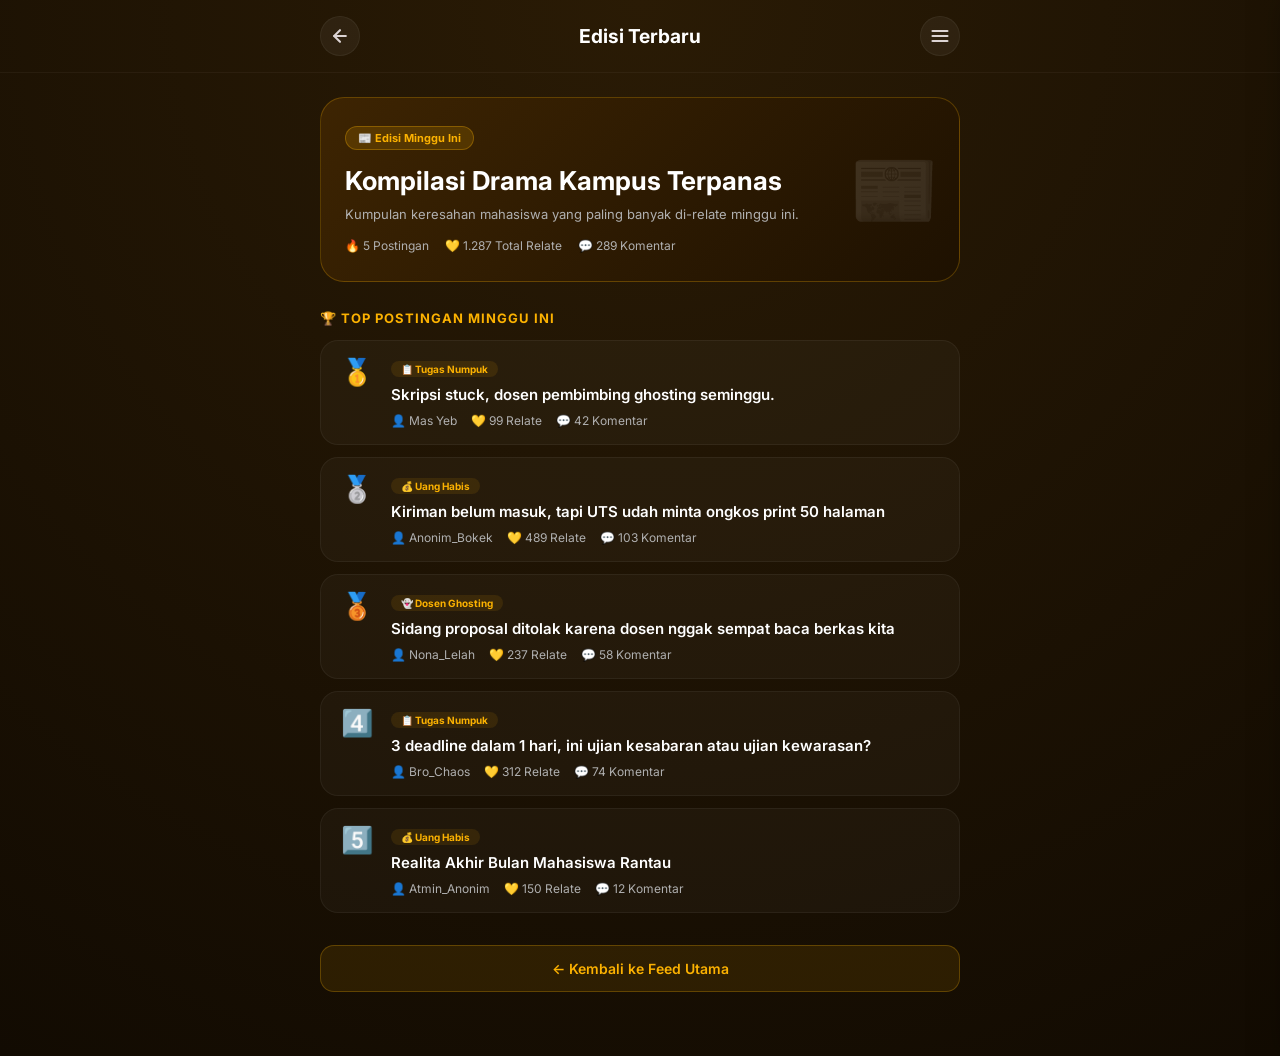
==== commit 72c9eada: "Update edisi.html" ====
--- a/edisi.html
+++ b/edisi.html
@@ -52,7 +52,7 @@
             left: 0;
             width: 100%;
             /* Bening transparan persis galeri.html */
-            background: rgba(18, 11, 2, 0.75); 
+            background: transparent;
             backdrop-filter: blur(25px);
             -webkit-backdrop-filter: blur(25px);
             border-bottom: var(--border-kaca-tipis);
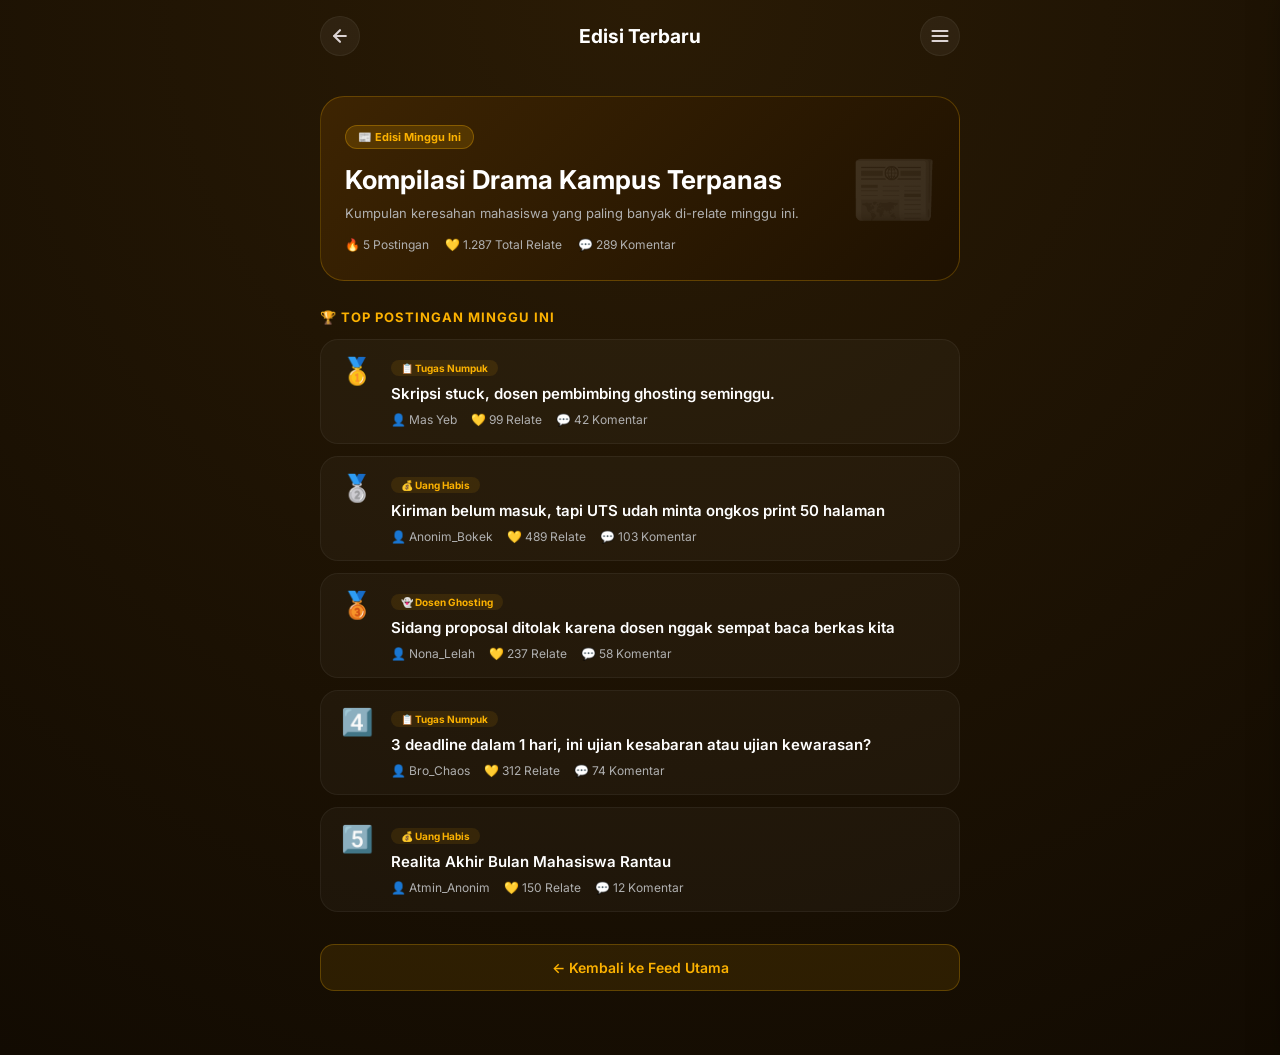
==== commit 865d92fb: "Update edisi.html" ====
--- a/edisi.html
+++ b/edisi.html
@@ -51,11 +51,9 @@
             top: 0;
             left: 0;
             width: 100%;
-            /* Bening transparan persis galeri.html */
             background: transparent;
             backdrop-filter: blur(25px);
             -webkit-backdrop-filter: blur(25px);
-            border-bottom: var(--border-kaca-tipis);
             z-index: 100;
         }
 
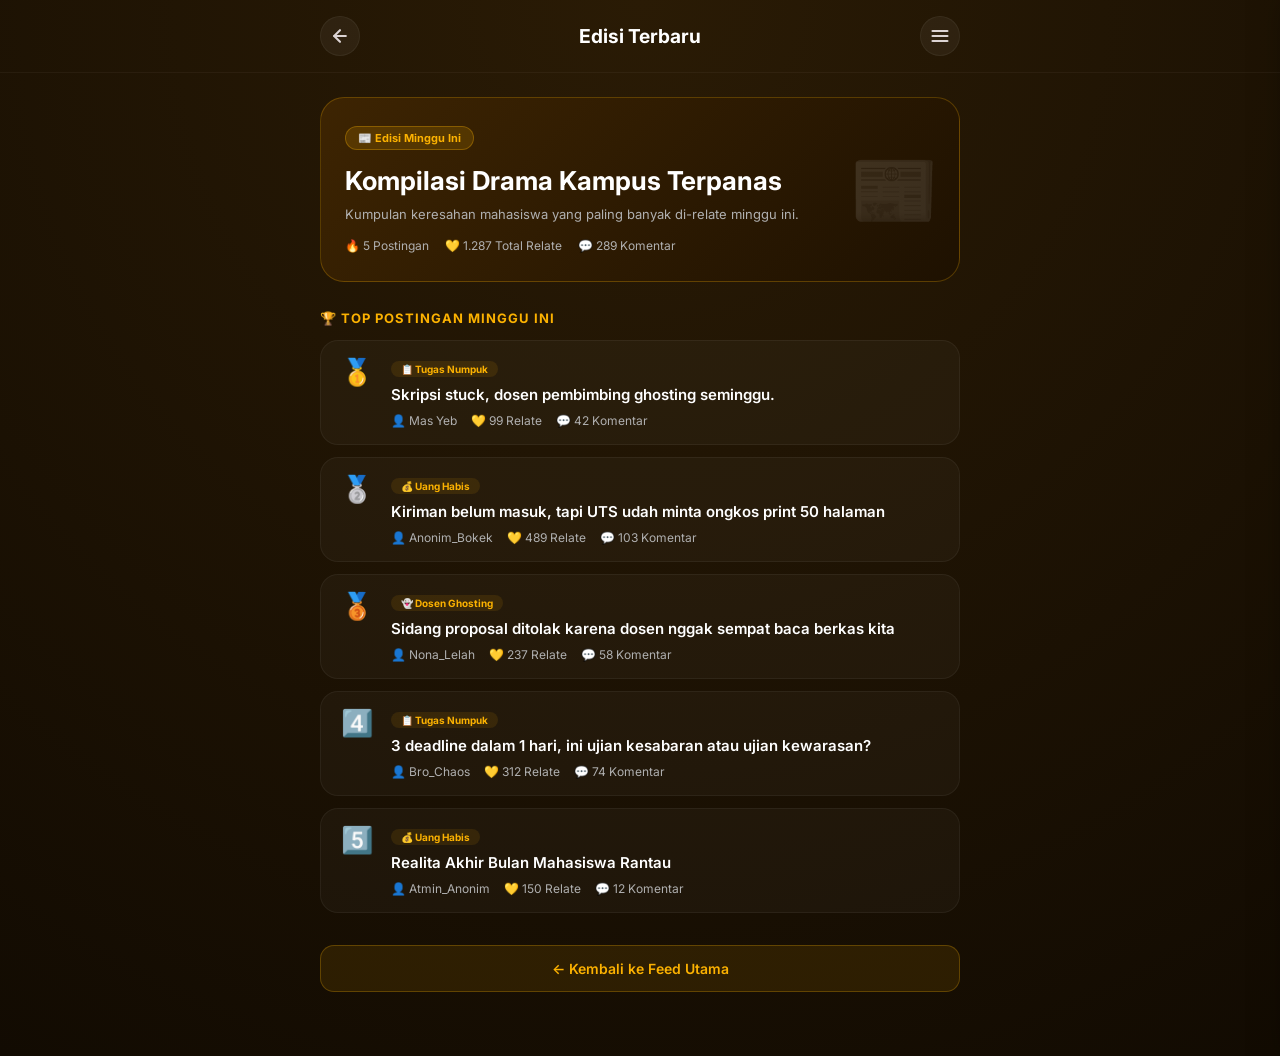
==== commit a6c2e454: "Update edisi.html" ====
--- a/edisi.html
+++ b/edisi.html
@@ -52,6 +52,7 @@
             left: 0;
             width: 100%;
             background: transparent;
+            border-bottom: var(--border-kaca-tipis);
             backdrop-filter: blur(25px);
             -webkit-backdrop-filter: blur(25px);
             z-index: 100;
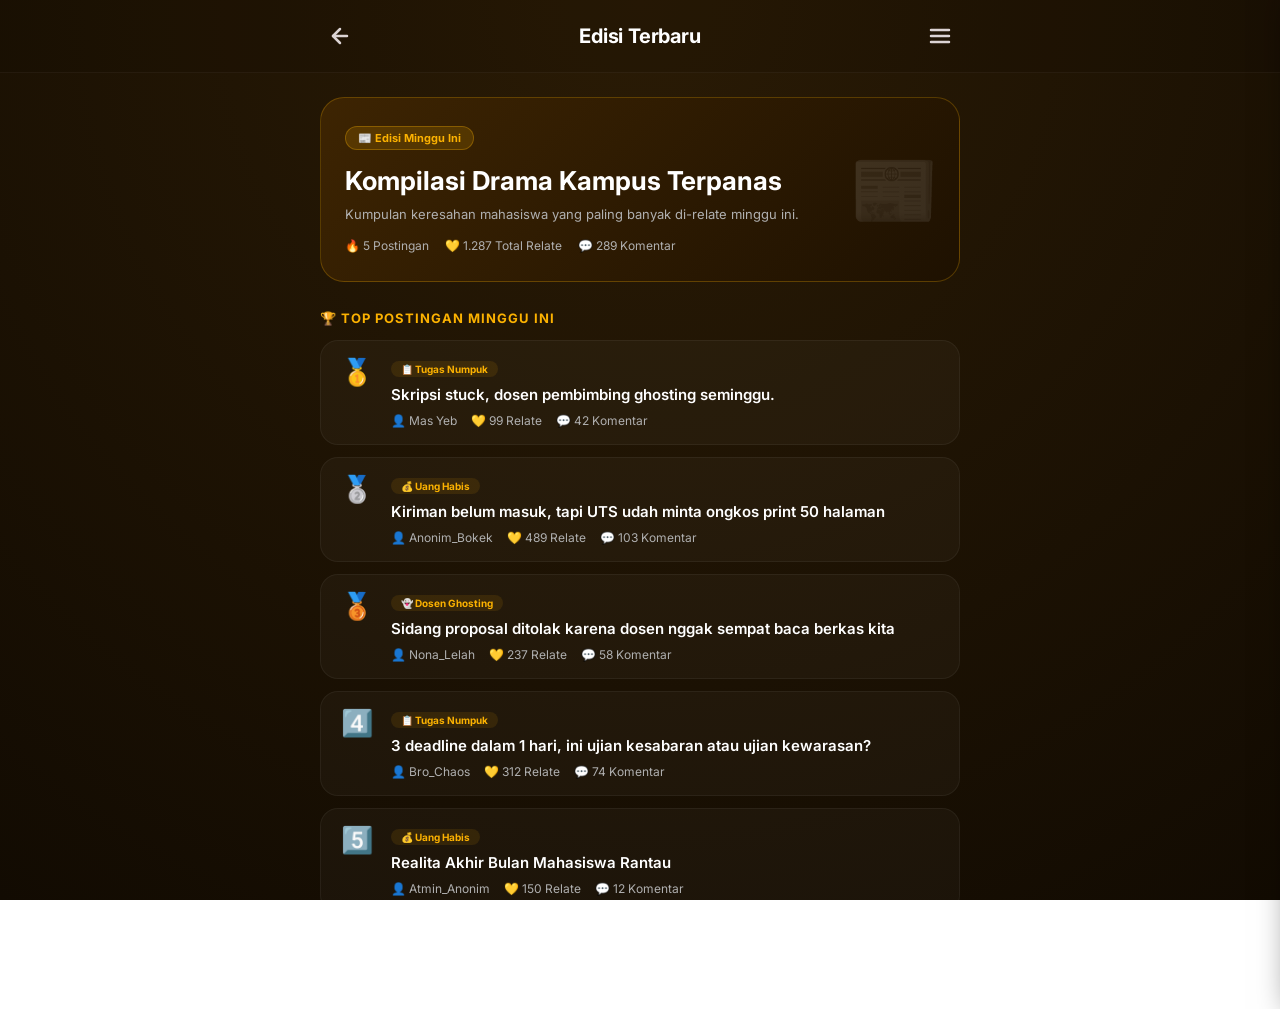
==== commit 169abd9f: "Update edisi.html" ====
--- a/edisi.html
+++ b/edisi.html
@@ -17,7 +17,6 @@
             --warna-abu: #b0b0b0;
             --warna-abu-terang: #dcd7d7;
             --warna-putih: #dcd4d4;
-            --border-kaca: 1px solid rgba(255, 255, 255, 0.05);
             --border-kaca-tipis: 1px solid rgba(220, 212, 212, 0.05);
             --font-judul: 'ADLaM Display', cursive;
             --font-teks: 'Inter', sans-serif;
@@ -29,10 +28,10 @@
         body {
             font-family: var(--font-teks);
             background: radial-gradient(circle at 50% 0%, #2a1b05 0%, #120b02 100%);
+            background-attachment: fixed;
             color: white;
             min-height: 100vh;
             padding-bottom: 40px;
-            /* Animasi masuk */
             opacity: 0;
             transform: translateY(16px);
             animation: pageEnter 0.4s ease 0.05s forwards;
@@ -44,17 +43,18 @@
         }
 
         /* ==========================================================
-           HEADER GLASSMORPHISM (PERSIS GALERI)
+           HEADER GLASSMORPHISM BENING (CLEAR GLASS)
            ========================================================== */
         .edisi-full-header {
             position: sticky;
             top: 0;
             left: 0;
             width: 100%;
-            background: transparent;
+            /* Sangat bening agar gradasi latar belakang menembus */
+            background: rgba(18, 11, 2, 0.15); 
+            backdrop-filter: blur(25px) saturate(160%);
+            -webkit-backdrop-filter: blur(25px) saturate(160%);
             border-bottom: var(--border-kaca-tipis);
-            backdrop-filter: blur(25px);
-            -webkit-backdrop-filter: blur(25px);
             z-index: 100;
         }
 
@@ -63,45 +63,43 @@
             justify-content: space-between;
             align-items: center;
             width: 100%;
-            max-width: 680px; /* Lebar container edisi */
+            max-width: 680px; 
             margin: 0 auto;
             padding: 16px 20px;
             box-sizing: border-box;
         }
 
+        /* Menghapus bulatan latar belakang dan bingkai */
         .icon-btn {
-            width: 40px;
-            height: 40px;
-            background: rgba(255, 255, 255, 0.05);
-            border: var(--border-kaca);
-            border-radius: 50%;
+            background: none; 
+            border: none;
+            color: var(--warna-putih);
+            cursor: pointer;
             display: flex;
             align-items: center;
             justify-content: center;
-            cursor: pointer;
-            transition: all 0.3s ease;
-            color: var(--warna-putih);
+            transition: 0.3s;
             text-decoration: none;
-            flex-shrink: 0;
+            padding: 8px; /* Ruang sentuh tetap ada tanpa visual bulatan */
         }
 
         .icon-btn:hover {
-            background: rgba(252, 178, 1, 0.15);
-            border-color: rgba(252, 178, 1, 0.3);
             color: var(--warna-kuning);
+            transform: scale(1.15);
         }
 
         .header-title {
             margin: 0;
-            font-size: 1.2rem;
+            font-size: 1.25rem;
             font-weight: 700;
             color: white;
             flex: 1;
             text-align: center;
+            letter-spacing: -0.01em;
         }
 
         /* ==========================================================
-           SIDEBAR MENU (DIAMBIL 100% DARI STYLE.CSS YANG MULIA)
+           SIDEBAR MENU UTAMA
            ========================================================== */
         #menu-toggle { display: none; }
         .overlay-blur {
@@ -113,11 +111,11 @@
             position: fixed; top: 0; right: -320px; width: 300px; height: 100%;
             background: #0f0a02; z-index: 2000;
             transition: 0.4s cubic-bezier(0.4, 0, 0.2, 1);
-            padding: 40px 30px; border-left: var(--border-kaca);
+            padding: 40px 30px; border-left: 1px solid rgba(255, 255, 255, 0.05);
             box-shadow: -10px 0 30px rgba(0, 0, 0, 0.5);
         }
         .sidebar-header { display: flex; justify-content: space-between; align-items: center; margin-bottom: 40px; }
-        .sidebar-header h2 { font-family: var(--font-teks), 'Inter', sans-serif !important; }
+        .sidebar-header h2 { font-family: var(--font-teks), 'Inter', sans-serif !important; font-size: 1.5rem; color: #dcd4d4; }
         .close-sidebar {
             background: rgba(255, 255, 255, 0.1); width: 32px; height: 32px;
             border-radius: 50%; display: flex; align-items: center; justify-content: center;
@@ -135,10 +133,10 @@
         .menu-item-sidebar:hover { color: var(--warna-kuning); }
         .divider-sidebar { height: 1px; background: rgba(255, 255, 255, 0.05); margin: 20px 0; }
         .logout-btn { color: var(--warna-merah) !important; font-weight: 700; }
-        .icon-sidebar { width: 20px; height: 20px; margin-right: 10px; vertical-align: middle; object-fit: contain; }
+        .icon-sidebar { width: 20px; height: 20px; vertical-align: middle; object-fit: contain; stroke: currentColor; }
 
         /* ==========================================================
-           MODAL LOGOUT (DIAMBIL 100% DARI STYLE.CSS YANG MULIA)
+           MODAL LOGOUT
            ========================================================== */
         #logout-toggle { display: none; }
         .logout-modal {
@@ -174,7 +172,7 @@
         .btn-ya-logout:hover { filter: brightness(1.12); transform: translateY(-1px); }
 
         /* ==========================================================
-           CONTAINER KONTEN EDISI
+           KONTEN
            ========================================================== */
         .container {
             max-width: 680px;
@@ -182,7 +180,6 @@
             padding: 24px 20px;
         }
 
-        /* ── Hero Banner ── */
         .hero {
             background: linear-gradient(135deg, #3d2402 0%, #1e1101 100%);
             border: 1px solid rgba(252, 178, 1, 0.25);
@@ -207,17 +204,15 @@
         .hero-meta { margin-top: 16px; display: flex; gap: 16px; font-size: 12px; color: var(--warna-abu); }
         .hero-meta span { display: flex; align-items: center; gap: 5px; }
 
-        /* ── Section Title ── */
         .section-title {
             font-size: 13px; font-weight: 700; color: var(--warna-kuning);
             letter-spacing: 1px; text-transform: uppercase; margin-bottom: 14px;
         }
 
-        /* ── Kartu Edisi ── */
         .edisi-list { display: flex; flex-direction: column; gap: 12px; margin-bottom: 32px; }
         .edisi-card {
             display: flex; align-items: flex-start; gap: 16px;
-            background: rgba(255, 255, 255, 0.03); border: var(--border-kaca);
+            background: rgba(255, 255, 255, 0.03); border: 1px solid rgba(255, 255, 255, 0.05);
             border-radius: 18px; padding: 16px 18px; cursor: pointer;
             transition: background 0.25s, border-color 0.25s, transform 0.2s;
             text-decoration: none; color: inherit;
@@ -246,7 +241,6 @@
         .card-meta { display: flex; align-items: center; gap: 14px; font-size: 12px; color: var(--warna-abu); }
         .card-stat { display: flex; align-items: center; gap: 4px; }
 
-        /* ── Tombol kembali bawah ── */
         .btn-kembali {
             display: flex; align-items: center; justify-content: center; gap: 8px; width: 100%;
             background: rgba(252, 178, 1, 0.1); border: 1px solid rgba(252, 178, 1, 0.25);
@@ -260,49 +254,42 @@
 
 <body>
 
-    <!-- ==========================================
-         BAGIAN 1: SIDEBAR MENU UTAMA (Sesuai Referensi)
-         ========================================== -->
+    <!-- Sidebar Menu Utama -->
     <input type="checkbox" id="menu-toggle">
     <label for="menu-toggle" class="overlay-blur"></label>
 
     <aside class="sidebar-overlay">
         <div class="sidebar-header">
-            <h2 style="font-family: var(--font-judul, 'ADLaM Display'); font-size: 1.5rem; color: #dcd4d4; margin: 0;">Menu Utama</h2>
+            <h2>Menu Utama</h2>
             <label for="menu-toggle" class="close-sidebar">✕</label>
         </div>
         <nav class="menu-list-sidebar">
             <a href="feed.html" class="menu-item-sidebar">
-                <svg class="icon-sidebar" viewBox="0 0 24 24" fill="none" stroke="currentColor" stroke-width="2" stroke-linecap="round" stroke-linejoin="round"><path d="M3 9l9-7 9 7v11a2 2 0 0 1-2 2H5a2 2 0 0 1-2-2z"></path><polyline points="9 22 9 12 15 12 15 22"></polyline></svg> 
+                <svg class="icon-sidebar" width="20" height="20" viewBox="0 0 24 24" fill="none" stroke="currentColor" stroke-width="2" stroke-linecap="round" stroke-linejoin="round"><path d="M3 9l9-7 9 7v11a2 2 0 0 1-2 2H5a2 2 0 0 1-2-2z"></path><polyline points="9 22 9 12 15 12 15 22"></polyline></svg> 
                 Beranda
             </a>
             <a href="profil.html" class="menu-item-sidebar">
-                <svg class="icon-sidebar" viewBox="0 0 24 24" fill="none" stroke="currentColor" stroke-width="2" stroke-linecap="round" stroke-linejoin="round"><path d="M20 21v-2a4 4 0 0 0-4-4H8a4 4 0 0 0-4 4v2"></path><circle cx="12" cy="7" r="4"></circle></svg> 
+                <svg class="icon-sidebar" width="20" height="20" viewBox="0 0 24 24" fill="none" stroke="currentColor" stroke-width="2" stroke-linecap="round" stroke-linejoin="round"><path d="M20 21v-2a4 4 0 0 0-4-4H8a4 4 0 0 0-4 4v2"></path><circle cx="12" cy="7" r="4"></circle></svg> 
                 Tentang KKN
             </a>
             <a href="kontak.html" class="menu-item-sidebar">
-                <svg class="icon-sidebar" viewBox="0 0 24 24" fill="none" stroke="currentColor" stroke-width="2" stroke-linecap="round" stroke-linejoin="round"><path d="M4 4h16c1.1 0 2 .9 2 2v12c0 1.1-.9 2-2 2H4c-1.1 0-2-.9-2-2V6c0-1.1.9-2 2-2z"></path><polyline points="22,6 12,13 2,6"></polyline></svg> 
+                <svg class="icon-sidebar" width="20" height="20" viewBox="0 0 24 24" fill="none" stroke="currentColor" stroke-width="2" stroke-linecap="round" stroke-linejoin="round"><path d="M4 4h16c1.1 0 2 .9 2 2v12c0 1.1-.9 2-2 2H4c-1.1 0-2-.9-2-2V6c0-1.1.9-2 2-2z"></path><polyline points="22,6 12,13 2,6"></polyline></svg> 
                 Hubungi Kami
             </a>
 
             <div class="divider-sidebar"></div>
 
-            <!-- Tombol Keluar Akun (Memicu Modal Logout) -->
             <label for="logout-toggle" class="menu-item-sidebar logout-btn" style="cursor: pointer;">
-                <svg class="icon-sidebar" viewBox="0 0 24 24" fill="none" stroke="currentColor" stroke-width="2" stroke-linecap="round" stroke-linejoin="round"><path d="M9 21H5a2 2 0 0 1-2-2V5a2 2 0 0 1 2-2h4"></path><polyline points="16 17 21 12 16 7"></polyline><line x1="21" y1="12" x2="9" y2="12"></line></svg> 
+                <svg class="icon-sidebar" width="20" height="20" viewBox="0 0 24 24" fill="none" stroke="currentColor" stroke-width="2" stroke-linecap="round" stroke-linejoin="round"><path d="M9 21H5a2 2 0 0 1-2-2V5a2 2 0 0 1 2-2h4"></path><polyline points="16 17 21 12 16 7"></polyline><line x1="21" y1="12" x2="9" y2="12"></line></svg> 
                 Keluar Akun
             </label>
         </nav>
     </aside>
 
-    <!-- ==========================================
-         BAGIAN 2: MODAL LOGOUT POP-UP (Sesuai Referensi)
-         ========================================== -->
+    <!-- Modal Logout -->
     <input type="checkbox" id="logout-toggle">
-    
     <div class="logout-modal">
         <label for="logout-toggle" class="logout-modal-bg"></label>
-        
         <div class="logout-modal-box">
             <div class="logout-icon">🚪</div>
             <div class="logout-modal-title">Yakin mau keluar?</div>
@@ -314,14 +301,11 @@
         </div>
     </div>
 
-    <!-- ==========================================
-         BAGIAN 3: HEADER GLASSMORPHISM & KONTEN EDISI
-         ========================================== -->
+    <!-- Header Glass Bening Tanpa Bingkai Bulatan -->
     <header class="edisi-full-header">
         <div class="edisi-header-inner">
-            <!-- Tombol Kembali Kiri -->
             <a href="feed.html" class="icon-btn" aria-label="Kembali ke Feed">
-                <svg xmlns="http://www.w3.org/2000/svg" width="20" height="20" viewBox="0 0 24 24" fill="none" stroke="currentColor" stroke-width="2.5" stroke-linecap="round" stroke-linejoin="round">
+                <svg xmlns="http://www.w3.org/2000/svg" width="24" height="24" viewBox="0 0 24 24" fill="none" stroke="currentColor" stroke-width="2.5" stroke-linecap="round" stroke-linejoin="round">
                     <line x1="19" y1="12" x2="5" y2="12"></line>
                     <polyline points="12 19 5 12 12 5"></polyline>
                 </svg>
@@ -329,9 +313,9 @@
             
             <h1 class="header-title">Edisi Terbaru</h1>
             
-            <!-- Tombol Menu Kanan -->
+            <!-- Ikon menu garis 3 tampil "langsung" tanpa bulatan -->
             <label for="menu-toggle" class="icon-btn" aria-label="Buka Menu">
-                <svg xmlns="http://www.w3.org/2000/svg" width="20" height="20" viewBox="0 0 24 24" fill="none" stroke="currentColor" stroke-width="2.5" stroke-linecap="round" stroke-linejoin="round">
+                <svg xmlns="http://www.w3.org/2000/svg" width="24" height="24" viewBox="0 0 24 24" fill="none" stroke="currentColor" stroke-width="2.5" stroke-linecap="round" stroke-linejoin="round">
                     <line x1="3" y1="12" x2="21" y2="12"></line>
                     <line x1="3" y1="6" x2="21" y2="6"></line>
                     <line x1="3" y1="18" x2="21" y2="18"></line>
@@ -341,8 +325,6 @@
     </header>
 
     <div class="container">
-
-        <!-- Hero -->
         <section class="hero">
             <div class="hero-badge">📰 Edisi Minggu Ini</div>
             <h1>Kompilasi Drama Kampus Terpanas</h1>
@@ -354,11 +336,9 @@
             </div>
         </section>
 
-        <!-- Daftar edisi -->
         <div class="section-title">🏆 Top Postingan Minggu Ini</div>
 
         <div class="edisi-list">
-
             <a href="feed.html" class="edisi-card">
                 <div class="rank-badge">🥇</div>
                 <div class="card-body">
@@ -423,13 +403,5 @@
                     </div>
                 </div>
             </a>
-
-        </div>
-
-        <!-- Kembali ke feed -->
-        <a href="feed.html" class="btn-kembali" id="btn-kembali-bawah">← Kembali ke Feed Utama</a>
-
-    </div>
-
 </body>
 </html>
